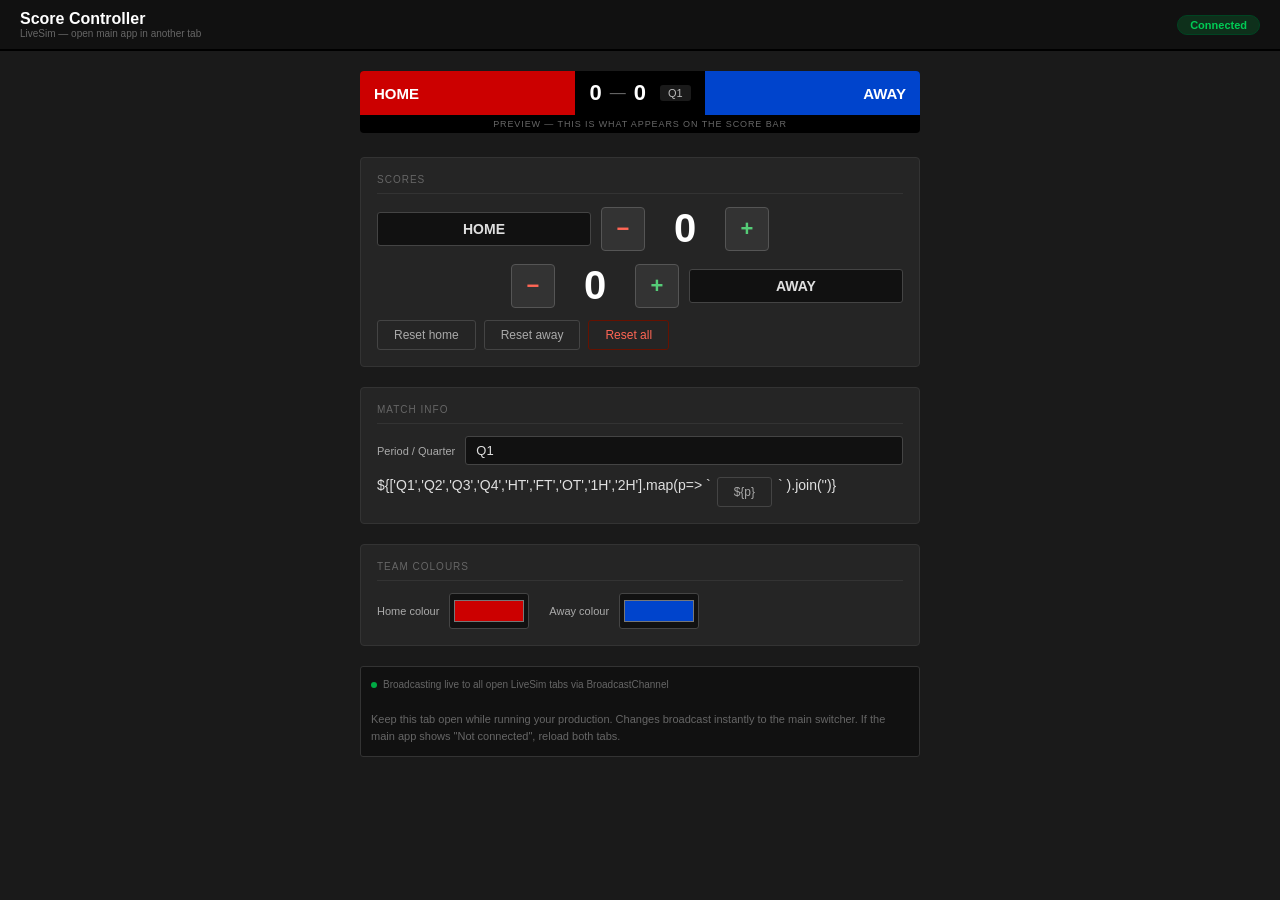
==== scores.html @ 2ccbb13a "v5" ====
<!DOCTYPE html>
<html lang="en">
<head>
<meta charset="UTF-8">
<meta name="viewport" content="width=device-width, initial-scale=1.0">
<title>LiveSim — Score Controller</title>
<style>
*,*::before,*::after{box-sizing:border-box;margin:0;padding:0;}
:root{
  --bg:#1a1a1a;--bg2:#252525;--bg3:#333;
  --text:#e0e0e0;--text2:#aaa;--text3:#666;
  --red:#cc2200;--blue:#0044cc;--green:#00aa44;
  --font:'Segoe UI',Arial,sans-serif;
}
html,body{height:100%;background:var(--bg);color:var(--text);font-family:var(--font);font-size:14px;}
.header{background:#111;border-bottom:2px solid #000;padding:10px 20px;display:flex;align-items:center;justify-content:space-between;}
.header-title{font-size:16px;font-weight:700;color:#fff;}
.header-sub{font-size:10px;color:var(--text3);}
.conn-status{font-size:11px;padding:3px 12px;border-radius:12px;font-weight:600;}
.conn-status.ok{background:rgba(0,170,68,.2);color:#00cc55;border:1px solid #004422;}
.conn-status.err{background:rgba(204,34,0,.2);color:#ff5533;border:1px solid #440000;}

.body{padding:20px;display:flex;flex-direction:column;gap:20px;max-width:600px;margin:0 auto;}

.score-preview{background:#000;border-radius:4px;overflow:hidden;margin-bottom:4px;}
.score-bar{display:flex;align-items:stretch;height:44px;}
.sb-home,.sb-away{display:flex;align-items:center;padding:0 14px;font-weight:700;font-size:15px;color:#fff;flex:1;}
.sb-away{justify-content:flex-end;}
.sb-center{display:flex;align-items:center;background:rgba(0,0,0,.85);padding:0 14px;gap:8px;flex-shrink:0;}
.sb-score{font-size:22px;font-weight:700;color:#fff;}
.sb-sep{font-size:16px;color:rgba(255,255,255,.4);}
.sb-period{font-size:11px;color:rgba(255,255,255,.7);background:rgba(255,255,255,.1);padding:2px 8px;border-radius:3px;margin-left:6px;}
.preview-label{font-size:9px;color:var(--text3);text-align:center;padding:4px;text-transform:uppercase;letter-spacing:.1em;}

.panel{background:var(--bg2);border:1px solid #333;border-radius:4px;padding:16px;display:flex;flex-direction:column;gap:12px;}
.panel-title{font-size:10px;color:var(--text3);text-transform:uppercase;letter-spacing:.1em;border-bottom:1px solid #333;padding-bottom:8px;}

.team-row{display:grid;grid-template-columns:1fr auto auto auto 1fr;gap:10px;align-items:center;}
.team-name-input{background:#111;border:1px solid #444;color:var(--text);padding:8px 12px;font-size:14px;font-weight:600;border-radius:3px;text-align:center;}
.team-name-input:focus{outline:none;border-color:#666;}
.score-display{font-size:40px;font-weight:700;color:#fff;min-width:60px;text-align:center;font-variant-numeric:tabular-nums;}
.score-btn{background:var(--bg3);border:1px solid #555;color:var(--text);font-size:22px;font-weight:700;width:44px;height:44px;border-radius:4px;cursor:pointer;display:flex;align-items:center;justify-content:center;transition:all .1s;}
.score-btn:hover{background:#444;}
.score-btn:active{transform:scale(.92);}
.score-btn.minus{color:#ff6655;}
.score-btn.minus:hover{background:#2a0000;border-color:var(--red);}
.score-btn.plus{color:#55cc77;}
.score-btn.plus:hover{background:#002a00;border-color:var(--green);}
.score-sep{font-size:24px;color:var(--text3);text-align:center;}

.meta-row{display:flex;gap:10px;align-items:center;}
.meta-label{font-size:11px;color:var(--text2);}
.meta-input{background:#111;border:1px solid #444;color:var(--text);padding:6px 10px;font-size:13px;border-radius:3px;flex:1;}
.meta-input:focus{outline:none;border-color:#666;}

.reset-row{display:flex;gap:8px;}
.reset-btn{background:transparent;border:1px solid #444;color:var(--text2);padding:7px 16px;border-radius:3px;cursor:pointer;font-size:12px;font-family:var(--font);}
.reset-btn:hover{background:var(--bg3);color:var(--text);}
.reset-btn.danger{border-color:#661100;color:#ff6655;}
.reset-btn.danger:hover{background:#1a0000;}

.colour-row{display:flex;gap:10px;align-items:center;}
.col-pick{height:36px;width:80px;padding:2px;background:#111;border:1px solid #444;border-radius:3px;cursor:pointer;}

.note{font-size:11px;color:var(--text3);background:#111;border:1px solid #333;padding:10px;border-radius:3px;line-height:1.6;}

.broadcast-indicator{display:flex;align-items:center;gap:6px;font-size:10px;color:var(--text3);}
.bi-dot{width:6px;height:6px;border-radius:50%;background:var(--green);animation:blink 1.5s infinite;}
@keyframes blink{0%,100%{opacity:1}50%{opacity:.2}}
</style>
</head>
<body>

<div class="header">
  <div>
    <div class="header-title">Score Controller</div>
    <div class="header-sub">LiveSim — open main app in another tab</div>
  </div>
  <div id="conn-status" class="conn-status err">Not connected</div>
</div>

<div class="body">

  <div class="score-preview">
    <div class="score-bar" id="preview-bar">
      <div class="sb-home" id="p-home-name" style="background:#cc0000;">HOME</div>
      <div class="sb-center">
        <span class="sb-score" id="p-home-score">0</span>
        <span class="sb-sep">—</span>
        <span class="sb-score" id="p-away-score">0</span>
        <span class="sb-period" id="p-period">Q1</span>
      </div>
      <div class="sb-away" id="p-away-name" style="background:#0044cc;">AWAY</div>
    </div>
    <div class="preview-label">Preview — this is what appears on the score bar</div>
  </div>

  <div class="panel">
    <div class="panel-title">Scores</div>
    <div class="team-row">
      <input type="text" id="home-name" class="team-name-input" value="HOME" placeholder="Home team" oninput="update()">
      <button class="score-btn minus" onclick="adj('home',-1)">−</button>
      <span class="score-display" id="home-score">0</span>
      <button class="score-btn plus" onclick="adj('home',1)">+</button>
      <div></div>
    </div>
    <div class="team-row">
      <div></div>
      <button class="score-btn minus" onclick="adj('away',-1)">−</button>
      <span class="score-display" id="away-score">0</span>
      <button class="score-btn plus" onclick="adj('away',1)">+</button>
      <input type="text" id="away-name" class="team-name-input" value="AWAY" placeholder="Away team" oninput="update()">
    </div>
    <div class="reset-row">
      <button class="reset-btn" onclick="adj('home',0,true)">Reset home</button>
      <button class="reset-btn" onclick="adj('away',0,true)">Reset away</button>
      <button class="reset-btn danger" onclick="resetAll()">Reset all</button>
    </div>
  </div>

  <div class="panel">
    <div class="panel-title">Match Info</div>
    <div class="meta-row">
      <span class="meta-label">Period / Quarter</span>
      <input type="text" id="period" class="meta-input" value="Q1" placeholder="Q1, HT, FT..." oninput="update()">
    </div>
    <div style="display:flex;gap:6px;flex-wrap:wrap;">
      ${['Q1','Q2','Q3','Q4','HT','FT','OT','1H','2H'].map(p=>
        `<button class="reset-btn" onclick="setPeriod('${p}')">${p}</button>`
      ).join('')}
    </div>
  </div>

  <div class="panel">
    <div class="panel-title">Team Colours</div>
    <div class="colour-row">
      <span class="meta-label">Home colour</span>
      <input type="color" id="home-col" class="col-pick" value="#cc0000" oninput="update()">
      <span class="meta-label" style="margin-left:10px;">Away colour</span>
      <input type="color" id="away-col" class="col-pick" value="#0044cc" oninput="update()">
    </div>
  </div>

  <div class="note">
    <div class="broadcast-indicator"><div class="bi-dot"></div>Broadcasting live to all open LiveSim tabs via BroadcastChannel</div>
    <br>
    Keep this tab open while running your production. Changes broadcast instantly to the main switcher. If the main app shows "Not connected", reload both tabs.
  </div>

</div>

<script>
const D = { home:'HOME', away:'AWAY', homeScore:0, awayScore:0, period:'Q1', homeCol:'#cc0000', awayCol:'#0044cc' };

let bc = null;
try {
  bc = new BroadcastChannel('livesim_scores');
  bc.onmessage = e => {
    // If main app sends a ping, respond
    if(e.data.type==='ping') broadcast();
  };
  document.getElementById('conn-status').textContent = 'Connected';
  document.getElementById('conn-status').className = 'conn-status ok';
} catch(err) {
  document.getElementById('conn-status').textContent = 'BroadcastChannel not supported';
}

function broadcast() {
  if(bc) bc.postMessage({ type:'score_update', data:{...D} });
}

function adj(team, delta, reset=false) {
  if(reset) { D[team+'Score']=0; }
  else { D[team+'Score']=Math.max(0,D[team+'Score']+delta); }
  document.getElementById(team+'-score').textContent = D[team+'Score'];
  updatePreview();
  broadcast();
}

function resetAll() {
  D.homeScore=0; D.awayScore=0;
  document.getElementById('home-score').textContent='0';
  document.getElementById('away-score').textContent='0';
  updatePreview(); broadcast();
}

function setPeriod(p) {
  document.getElementById('period').value=p;
  D.period=p; updatePreview(); broadcast();
}

function update() {
  D.home    = document.getElementById('home-name').value||'HOME';
  D.away    = document.getElementById('away-name').value||'AWAY';
  D.period  = document.getElementById('period').value||'Q1';
  D.homeCol = document.getElementById('home-col').value;
  D.awayCol = document.getElementById('away-col').value;
  updatePreview(); broadcast();
}

function updatePreview() {
  document.getElementById('p-home-name').textContent=D.home;
  document.getElementById('p-away-name').textContent=D.away;
  document.getElementById('p-home-score').textContent=D.homeScore;
  document.getElementById('p-away-score').textContent=D.awayScore;
  document.getElementById('p-period').textContent=D.period;
  document.getElementById('p-home-name').style.background=D.homeCol;
  document.getElementById('p-away-name').style.background=D.awayCol;
}
</script>
</body>
</html>
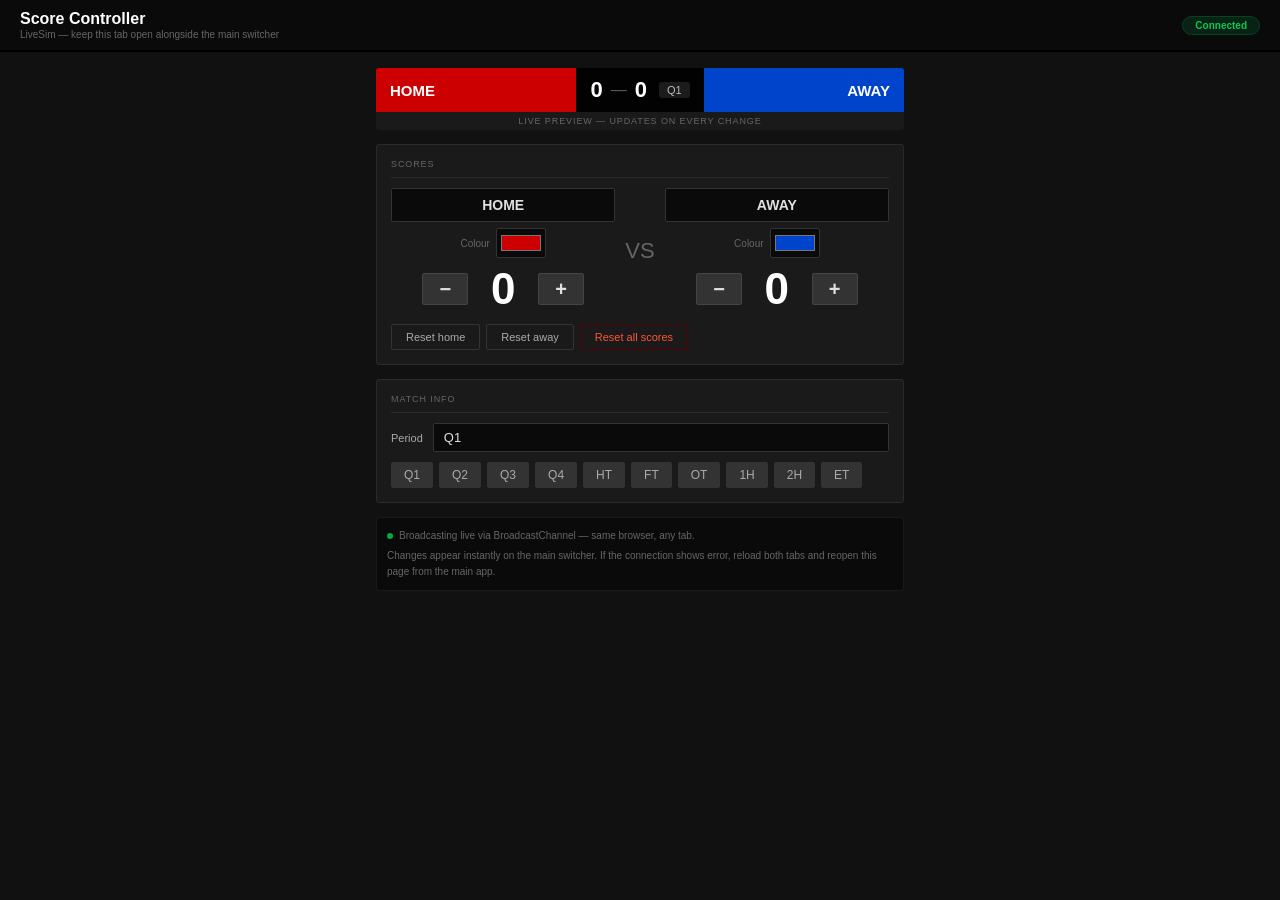
==== commit 9da50eab: "v6" ====
--- a/scores.html
+++ b/scores.html
@@ -6,66 +6,64 @@
 <title>LiveSim — Score Controller</title>
 <style>
 *,*::before,*::after{box-sizing:border-box;margin:0;padding:0;}
-:root{
-  --bg:#1a1a1a;--bg2:#252525;--bg3:#333;
-  --text:#e0e0e0;--text2:#aaa;--text3:#666;
-  --red:#cc2200;--blue:#0044cc;--green:#00aa44;
-  --font:'Segoe UI',Arial,sans-serif;
-}
-html,body{height:100%;background:var(--bg);color:var(--text);font-family:var(--font);font-size:14px;}
-.header{background:#111;border-bottom:2px solid #000;padding:10px 20px;display:flex;align-items:center;justify-content:space-between;}
+:root{--bg:#111;--bg2:#1a1a1a;--bg3:#252525;--bg4:#333;--text:#e0e0e0;--text2:#aaa;--text3:#666;--red:#cc2200;--green:#00aa44;--blue:#0055cc;--amber:#cc8800;--font:'Segoe UI',Arial,sans-serif;}
+html,body{height:100%;background:var(--bg);color:var(--text);font-family:var(--font);font-size:13px;}
+.header{background:#0a0a0a;border-bottom:2px solid #000;padding:10px 20px;display:flex;align-items:center;justify-content:space-between;gap:10px;}
 .header-title{font-size:16px;font-weight:700;color:#fff;}
-.header-sub{font-size:10px;color:var(--text3);}
-.conn-status{font-size:11px;padding:3px 12px;border-radius:12px;font-weight:600;}
-.conn-status.ok{background:rgba(0,170,68,.2);color:#00cc55;border:1px solid #004422;}
-.conn-status.err{background:rgba(204,34,0,.2);color:#ff5533;border:1px solid #440000;}
-
-.body{padding:20px;display:flex;flex-direction:column;gap:20px;max-width:600px;margin:0 auto;}
-
-.score-preview{background:#000;border-radius:4px;overflow:hidden;margin-bottom:4px;}
+.header-sub{font-size:10px;color:var(--text3);margin-top:1px;}
+.conn{font-size:10px;padding:3px 12px;border-radius:12px;font-weight:600;flex-shrink:0;}
+.conn.ok{background:rgba(0,170,68,.15);color:#00cc55;border:1px solid #004422;}
+.conn.err{background:rgba(204,34,0,.15);color:#ff5533;border:1px solid #440000;}
+.body{padding:16px;display:flex;flex-direction:column;gap:14px;max-width:560px;margin:0 auto;}
+
+/* Score preview strip */
+.score-preview{border-radius:3px;overflow:hidden;}
 .score-bar{display:flex;align-items:stretch;height:44px;}
-.sb-home,.sb-away{display:flex;align-items:center;padding:0 14px;font-weight:700;font-size:15px;color:#fff;flex:1;}
+.sb-home,.sb-away{display:flex;align-items:center;padding:0 14px;font-weight:700;font-size:15px;color:#fff;flex:1;overflow:hidden;white-space:nowrap;}
 .sb-away{justify-content:flex-end;}
-.sb-center{display:flex;align-items:center;background:rgba(0,0,0,.85);padding:0 14px;gap:8px;flex-shrink:0;}
+.sb-center{display:flex;align-items:center;background:rgba(0,0,0,.88);padding:0 14px;gap:8px;flex-shrink:0;}
 .sb-score{font-size:22px;font-weight:700;color:#fff;}
-.sb-sep{font-size:16px;color:rgba(255,255,255,.4);}
-.sb-period{font-size:11px;color:rgba(255,255,255,.7);background:rgba(255,255,255,.1);padding:2px 8px;border-radius:3px;margin-left:6px;}
-.preview-label{font-size:9px;color:var(--text3);text-align:center;padding:4px;text-transform:uppercase;letter-spacing:.1em;}
-
-.panel{background:var(--bg2);border:1px solid #333;border-radius:4px;padding:16px;display:flex;flex-direction:column;gap:12px;}
-.panel-title{font-size:10px;color:var(--text3);text-transform:uppercase;letter-spacing:.1em;border-bottom:1px solid #333;padding-bottom:8px;}
-
-.team-row{display:grid;grid-template-columns:1fr auto auto auto 1fr;gap:10px;align-items:center;}
-.team-name-input{background:#111;border:1px solid #444;color:var(--text);padding:8px 12px;font-size:14px;font-weight:600;border-radius:3px;text-align:center;}
-.team-name-input:focus{outline:none;border-color:#666;}
-.score-display{font-size:40px;font-weight:700;color:#fff;min-width:60px;text-align:center;font-variant-numeric:tabular-nums;}
-.score-btn{background:var(--bg3);border:1px solid #555;color:var(--text);font-size:22px;font-weight:700;width:44px;height:44px;border-radius:4px;cursor:pointer;display:flex;align-items:center;justify-content:center;transition:all .1s;}
-.score-btn:hover{background:#444;}
-.score-btn:active{transform:scale(.92);}
-.score-btn.minus{color:#ff6655;}
-.score-btn.minus:hover{background:#2a0000;border-color:var(--red);}
-.score-btn.plus{color:#55cc77;}
-.score-btn.plus:hover{background:#002a00;border-color:var(--green);}
-.score-sep{font-size:24px;color:var(--text3);text-align:center;}
-
-.meta-row{display:flex;gap:10px;align-items:center;}
-.meta-label{font-size:11px;color:var(--text2);}
-.meta-input{background:#111;border:1px solid #444;color:var(--text);padding:6px 10px;font-size:13px;border-radius:3px;flex:1;}
-.meta-input:focus{outline:none;border-color:#666;}
-
-.reset-row{display:flex;gap:8px;}
-.reset-btn{background:transparent;border:1px solid #444;color:var(--text2);padding:7px 16px;border-radius:3px;cursor:pointer;font-size:12px;font-family:var(--font);}
-.reset-btn:hover{background:var(--bg3);color:var(--text);}
-.reset-btn.danger{border-color:#661100;color:#ff6655;}
+.sb-sep{font-size:16px;color:rgba(255,255,255,.35);}
+.sb-period{font-size:11px;color:rgba(255,255,255,.7);background:rgba(255,255,255,.1);padding:2px 8px;border-radius:3px;margin-left:4px;}
+.preview-note{font-size:9px;color:var(--text3);text-align:center;padding:4px;text-transform:uppercase;letter-spacing:.1em;background:var(--bg2);}
+
+.panel{background:var(--bg2);border:1px solid #2a2a2a;border-radius:3px;padding:14px;display:flex;flex-direction:column;gap:10px;}
+.panel-title{font-size:9px;color:var(--text3);text-transform:uppercase;letter-spacing:.1em;border-bottom:1px solid #2a2a2a;padding-bottom:8px;}
+
+.team-grid{display:grid;grid-template-columns:1fr auto 1fr;gap:10px;align-items:center;}
+.team-col{display:flex;flex-direction:column;gap:6px;align-items:center;}
+.team-name-inp{background:#0a0a0a;border:1px solid #333;color:var(--text);padding:8px;font-size:14px;font-weight:600;border-radius:2px;text-align:center;width:100%;}
+.team-name-inp:focus{outline:none;border-color:#555;}
+.team-col-colour{display:flex;align-items:center;gap:6px;}
+.col-inp{height:30px;width:50px;padding:2px;background:#0a0a0a;border:1px solid #333;border-radius:2px;cursor:pointer;}
+.score-adj{display:flex;align-items:center;gap:10px;}
+.adj{background:var(--bg4);border:1px solid #444;color:var(--text);padding:5px 16px;cursor:pointer;font-size:20px;font-weight:700;border-radius:2px;line-height:1;transition:all .1s;}
+.adj:hover{background:#444;}
+.adj.minus:hover{background:#2a0000;border-color:var(--red);color:#ff6655;}
+.adj.plus:hover{background:#002a00;border-color:var(--green);color:#55cc77;}
+.adj:active{transform:scale(.93);}
+.score-num{font-size:44px;font-weight:700;color:#fff;min-width:50px;text-align:center;font-variant-numeric:tabular-nums;}
+.vs{font-size:22px;color:var(--text3);text-align:center;}
+
+.meta-row{display:flex;align-items:center;gap:10px;}
+.meta-lbl{font-size:11px;color:var(--text2);white-space:nowrap;}
+.meta-inp{background:#0a0a0a;border:1px solid #333;color:var(--text);padding:6px 10px;font-size:13px;border-radius:2px;flex:1;}
+.meta-inp:focus{outline:none;border-color:#555;}
+
+.period-row{display:flex;gap:6px;flex-wrap:wrap;}
+.period-btn{background:var(--bg4);border:1px solid #333;color:var(--text2);padding:5px 12px;border-radius:2px;cursor:pointer;font-size:12px;font-family:var(--font);transition:all .1s;}
+.period-btn:hover{background:#444;color:#fff;}
+.period-btn:active{transform:scale(.95);}
+
+.reset-row{display:flex;gap:6px;flex-wrap:wrap;}
+.reset-btn{background:transparent;border:1px solid #333;color:var(--text2);padding:6px 14px;border-radius:2px;cursor:pointer;font-size:11px;font-family:var(--font);transition:all .1s;}
+.reset-btn:hover{background:var(--bg4);color:var(--text);}
+.reset-btn.danger{border-color:#550000;color:#ff5533;}
 .reset-btn.danger:hover{background:#1a0000;}
 
-.colour-row{display:flex;gap:10px;align-items:center;}
-.col-pick{height:36px;width:80px;padding:2px;background:#111;border:1px solid #444;border-radius:3px;cursor:pointer;}
-
-.note{font-size:11px;color:var(--text3);background:#111;border:1px solid #333;padding:10px;border-radius:3px;line-height:1.6;}
-
-.broadcast-indicator{display:flex;align-items:center;gap:6px;font-size:10px;color:var(--text3);}
-.bi-dot{width:6px;height:6px;border-radius:50%;background:var(--green);animation:blink 1.5s infinite;}
+.note{font-size:10px;color:var(--text3);background:#0a0a0a;border:1px solid #1a1a1a;padding:10px;border-radius:3px;line-height:1.6;}
+.bc-row{display:flex;align-items:center;gap:6px;margin-bottom:4px;}
+.bc-dot{width:6px;height:6px;border-radius:50%;background:var(--green);animation:blink 1.5s infinite;}
 @keyframes blink{0%,100%{opacity:1}50%{opacity:.2}}
 </style>
 </head>
@@ -74,138 +72,164 @@
 <div class="header">
   <div>
     <div class="header-title">Score Controller</div>
-    <div class="header-sub">LiveSim — open main app in another tab</div>
-  </div>
-  <div id="conn-status" class="conn-status err">Not connected</div>
+    <div class="header-sub">LiveSim — keep this tab open alongside the main switcher</div>
+  </div>
+  <div id="conn" class="conn err">Connecting...</div>
 </div>
 
 <div class="body">
 
+  <!-- Live preview of score bar -->
   <div class="score-preview">
     <div class="score-bar" id="preview-bar">
-      <div class="sb-home" id="p-home-name" style="background:#cc0000;">HOME</div>
+      <div class="sb-home" id="p-home" style="background:#cc0000;">HOME</div>
       <div class="sb-center">
-        <span class="sb-score" id="p-home-score">0</span>
+        <span class="sb-score" id="p-hs">0</span>
         <span class="sb-sep">—</span>
-        <span class="sb-score" id="p-away-score">0</span>
+        <span class="sb-score" id="p-as">0</span>
         <span class="sb-period" id="p-period">Q1</span>
       </div>
-      <div class="sb-away" id="p-away-name" style="background:#0044cc;">AWAY</div>
-    </div>
-    <div class="preview-label">Preview — this is what appears on the score bar</div>
-  </div>
-
+      <div class="sb-away" id="p-away" style="background:#0044cc;">AWAY</div>
+    </div>
+    <div class="preview-note">Live preview — updates on every change</div>
+  </div>
+
+  <!-- Scores -->
   <div class="panel">
     <div class="panel-title">Scores</div>
-    <div class="team-row">
-      <input type="text" id="home-name" class="team-name-input" value="HOME" placeholder="Home team" oninput="update()">
-      <button class="score-btn minus" onclick="adj('home',-1)">−</button>
-      <span class="score-display" id="home-score">0</span>
-      <button class="score-btn plus" onclick="adj('home',1)">+</button>
-      <div></div>
-    </div>
-    <div class="team-row">
-      <div></div>
-      <button class="score-btn minus" onclick="adj('away',-1)">−</button>
-      <span class="score-display" id="away-score">0</span>
-      <button class="score-btn plus" onclick="adj('away',1)">+</button>
-      <input type="text" id="away-name" class="team-name-input" value="AWAY" placeholder="Away team" oninput="update()">
+    <div class="team-grid">
+      <div class="team-col">
+        <input type="text" id="home-name" class="team-name-inp" value="HOME" placeholder="Home team" oninput="sync()">
+        <div class="team-col-colour">
+          <span style="font-size:10px;color:var(--text3);">Colour</span>
+          <input type="color" id="home-col" class="col-inp" value="#cc0000" oninput="sync()">
+        </div>
+        <div class="score-adj">
+          <button class="adj minus" onclick="adj('home',-1)">−</button>
+          <span class="score-num" id="home-score">0</span>
+          <button class="adj plus" onclick="adj('home',1)">+</button>
+        </div>
+      </div>
+      <div class="vs">VS</div>
+      <div class="team-col">
+        <input type="text" id="away-name" class="team-name-inp" value="AWAY" placeholder="Away team" oninput="sync()">
+        <div class="team-col-colour">
+          <span style="font-size:10px;color:var(--text3);">Colour</span>
+          <input type="color" id="away-col" class="col-inp" value="#0044cc" oninput="sync()">
+        </div>
+        <div class="score-adj">
+          <button class="adj minus" onclick="adj('away',-1)">−</button>
+          <span class="score-num" id="away-score">0</span>
+          <button class="adj plus" onclick="adj('away',1)">+</button>
+        </div>
+      </div>
     </div>
     <div class="reset-row">
       <button class="reset-btn" onclick="adj('home',0,true)">Reset home</button>
       <button class="reset-btn" onclick="adj('away',0,true)">Reset away</button>
-      <button class="reset-btn danger" onclick="resetAll()">Reset all</button>
-    </div>
-  </div>
-
+      <button class="reset-btn danger" onclick="adj('home',0,true);adj('away',0,true)">Reset all scores</button>
+    </div>
+  </div>
+
+  <!-- Period / Match Info -->
   <div class="panel">
     <div class="panel-title">Match Info</div>
     <div class="meta-row">
-      <span class="meta-label">Period / Quarter</span>
-      <input type="text" id="period" class="meta-input" value="Q1" placeholder="Q1, HT, FT..." oninput="update()">
-    </div>
-    <div style="display:flex;gap:6px;flex-wrap:wrap;">
-      ${['Q1','Q2','Q3','Q4','HT','FT','OT','1H','2H'].map(p=>
-        `<button class="reset-btn" onclick="setPeriod('${p}')">${p}</button>`
-      ).join('')}
-    </div>
-  </div>
-
-  <div class="panel">
-    <div class="panel-title">Team Colours</div>
-    <div class="colour-row">
-      <span class="meta-label">Home colour</span>
-      <input type="color" id="home-col" class="col-pick" value="#cc0000" oninput="update()">
-      <span class="meta-label" style="margin-left:10px;">Away colour</span>
-      <input type="color" id="away-col" class="col-pick" value="#0044cc" oninput="update()">
+      <span class="meta-lbl">Period</span>
+      <input type="text" id="period" class="meta-inp" value="Q1" placeholder="Q1, HT, FT..." oninput="sync()">
+    </div>
+    <div class="period-row">
+      <button class="period-btn" onclick="setPeriod('Q1')">Q1</button>
+      <button class="period-btn" onclick="setPeriod('Q2')">Q2</button>
+      <button class="period-btn" onclick="setPeriod('Q3')">Q3</button>
+      <button class="period-btn" onclick="setPeriod('Q4')">Q4</button>
+      <button class="period-btn" onclick="setPeriod('HT')">HT</button>
+      <button class="period-btn" onclick="setPeriod('FT')">FT</button>
+      <button class="period-btn" onclick="setPeriod('OT')">OT</button>
+      <button class="period-btn" onclick="setPeriod('1H')">1H</button>
+      <button class="period-btn" onclick="setPeriod('2H')">2H</button>
+      <button class="period-btn" onclick="setPeriod('ET')">ET</button>
     </div>
   </div>
 
   <div class="note">
-    <div class="broadcast-indicator"><div class="bi-dot"></div>Broadcasting live to all open LiveSim tabs via BroadcastChannel</div>
-    <br>
-    Keep this tab open while running your production. Changes broadcast instantly to the main switcher. If the main app shows "Not connected", reload both tabs.
+    <div class="bc-row"><div class="bc-dot"></div>Broadcasting live via BroadcastChannel — same browser, any tab.</div>
+    Changes appear instantly on the main switcher. If the connection shows error, reload both tabs and reopen this page from the main app.
   </div>
 
 </div>
 
 <script>
-const D = { home:'HOME', away:'AWAY', homeScore:0, awayScore:0, period:'Q1', homeCol:'#cc0000', awayCol:'#0044cc' };
+const D = {
+  home: 'HOME', away: 'AWAY',
+  homeScore: 0, awayScore: 0,
+  period: 'Q1',
+  homeCol: '#cc0000', awayCol: '#0044cc'
+};
 
 let bc = null;
 try {
   bc = new BroadcastChannel('livesim_scores');
   bc.onmessage = e => {
-    // If main app sends a ping, respond
-    if(e.data.type==='ping') broadcast();
+    // Accept score_update from main app (in case main app adjusts scores too)
+    if (e.data.type === 'score_update') {
+      const d = e.data.data;
+      // Only update fields that differ, to avoid overwriting user input
+      Object.assign(D, d);
+      applyToForm();
+      updatePreview();
+    }
   };
-  document.getElementById('conn-status').textContent = 'Connected';
-  document.getElementById('conn-status').className = 'conn-status ok';
+  document.getElementById('conn').textContent = 'Connected';
+  document.getElementById('conn').className = 'conn ok';
 } catch(err) {
-  document.getElementById('conn-status').textContent = 'BroadcastChannel not supported';
+  document.getElementById('conn').textContent = 'BroadcastChannel not supported';
 }
 
 function broadcast() {
-  if(bc) bc.postMessage({ type:'score_update', data:{...D} });
-}
-
-function adj(team, delta, reset=false) {
-  if(reset) { D[team+'Score']=0; }
-  else { D[team+'Score']=Math.max(0,D[team+'Score']+delta); }
-  document.getElementById(team+'-score').textContent = D[team+'Score'];
-  updatePreview();
-  broadcast();
-}
-
-function resetAll() {
-  D.homeScore=0; D.awayScore=0;
-  document.getElementById('home-score').textContent='0';
-  document.getElementById('away-score').textContent='0';
+  if (bc) bc.postMessage({ type: 'score_update', data: { ...D } });
+}
+
+function adj(team, delta, reset = false) {
+  if (reset) { D[team + 'Score'] = 0; }
+  else { D[team + 'Score'] = Math.max(0, D[team + 'Score'] + delta); }
+  document.getElementById(team + '-score').textContent = D[team + 'Score'];
   updatePreview(); broadcast();
 }
 
 function setPeriod(p) {
-  document.getElementById('period').value=p;
-  D.period=p; updatePreview(); broadcast();
-}
-
-function update() {
-  D.home    = document.getElementById('home-name').value||'HOME';
-  D.away    = document.getElementById('away-name').value||'AWAY';
-  D.period  = document.getElementById('period').value||'Q1';
+  D.period = p;
+  document.getElementById('period').value = p;
+  updatePreview(); broadcast();
+}
+
+function sync() {
+  D.home    = document.getElementById('home-name').value || 'HOME';
+  D.away    = document.getElementById('away-name').value || 'AWAY';
+  D.period  = document.getElementById('period').value || 'Q1';
   D.homeCol = document.getElementById('home-col').value;
   D.awayCol = document.getElementById('away-col').value;
   updatePreview(); broadcast();
 }
 
+function applyToForm() {
+  document.getElementById('home-name').value  = D.home;
+  document.getElementById('away-name').value  = D.away;
+  document.getElementById('period').value     = D.period;
+  document.getElementById('home-col').value   = D.homeCol;
+  document.getElementById('away-col').value   = D.awayCol;
+  document.getElementById('home-score').textContent = D.homeScore;
+  document.getElementById('away-score').textContent = D.awayScore;
+}
+
 function updatePreview() {
-  document.getElementById('p-home-name').textContent=D.home;
-  document.getElementById('p-away-name').textContent=D.away;
-  document.getElementById('p-home-score').textContent=D.homeScore;
-  document.getElementById('p-away-score').textContent=D.awayScore;
-  document.getElementById('p-period').textContent=D.period;
-  document.getElementById('p-home-name').style.background=D.homeCol;
-  document.getElementById('p-away-name').style.background=D.awayCol;
+  document.getElementById('p-home').textContent    = D.home;
+  document.getElementById('p-home').style.background = D.homeCol;
+  document.getElementById('p-away').textContent    = D.away;
+  document.getElementById('p-away').style.background = D.awayCol;
+  document.getElementById('p-hs').textContent      = D.homeScore;
+  document.getElementById('p-as').textContent      = D.awayScore;
+  document.getElementById('p-period').textContent  = D.period;
 }
 </script>
 </body>
